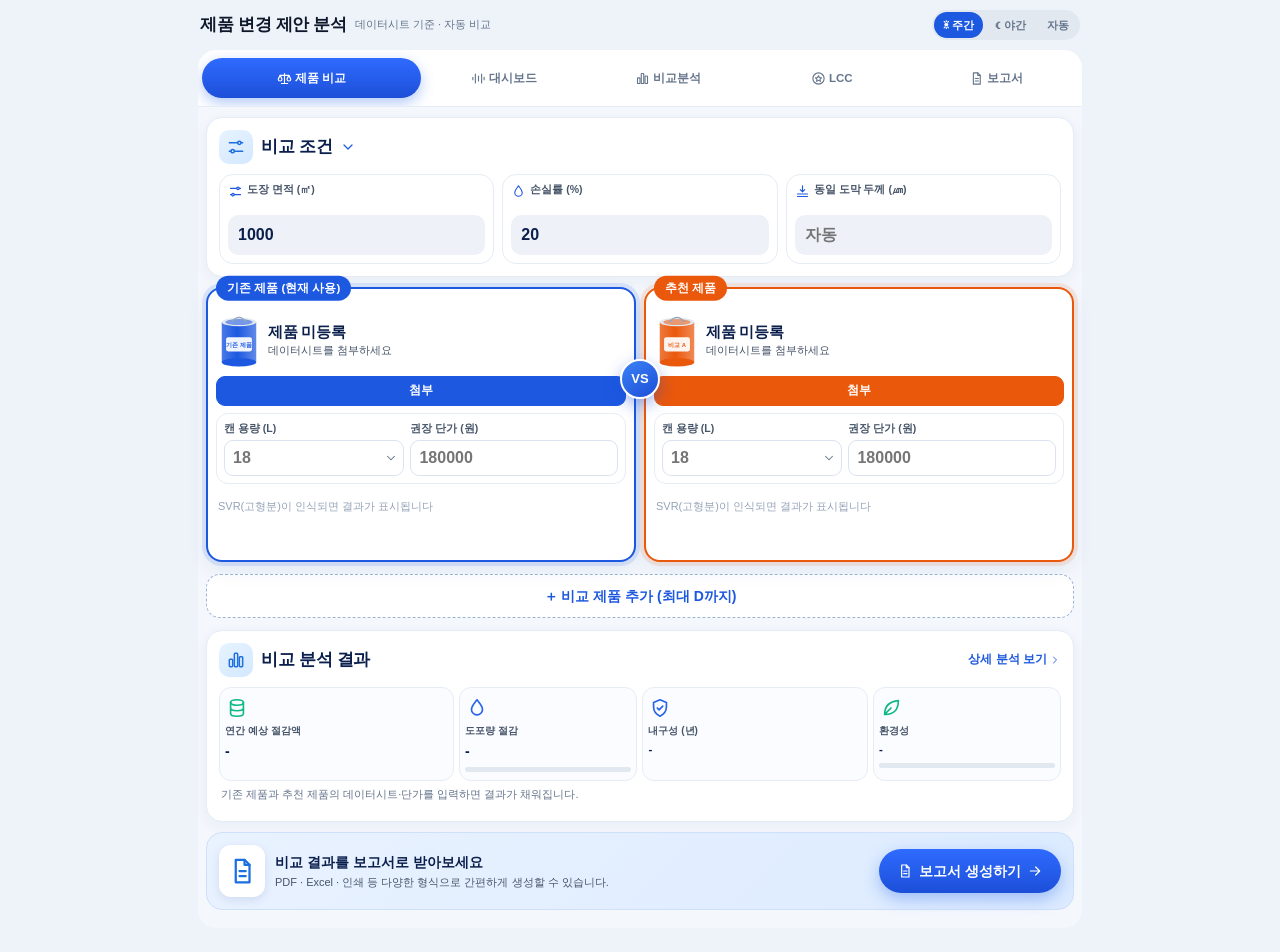
==== compare.html @ d3d2587e "Add files via upload" ====
<!DOCTYPE html>
<html lang="ko">
<head>
<meta charset="utf-8">
<meta name="viewport" content="width=device-width, initial-scale=1, viewport-fit=cover">
<title>제품 비교</title>
<link rel="stylesheet" href="cmp.css">
</head>
<body>
<div id="root"></div>
<script src="theme.js"></script>
<script src="cmp.js"></script>
</body>
</html>
---- cmp.css ----
*{box-sizing:border-box;-webkit-tap-highlight-color:transparent}
html,body{margin:0;background:#f1f5f9;color:#0f172a;font-family:-apple-system,BlinkMacSystemFont,'SF Pro Text','Apple SD Gothic Neo','Noto Sans KR','Malgun Gothic',sans-serif;font-size:14px;line-height:1.45}
button,input,select,textarea{font:inherit;color:inherit}
.x-app{max-width:900px;margin:0 auto;padding-bottom:24px}
.x-top{padding:12px 12px 8px;display:flex;align-items:baseline;gap:8px}
.x-top b{font-size:17px;font-weight:900;letter-spacing:-.3px}.x-top small{color:#64748b;font-size:11px}
.x-tabs{position:sticky;top:0;z-index:20;display:grid;grid-template-columns:repeat(5,1fr);gap:3px;padding:6px 6px;background:rgba(241,245,249,.95);backdrop-filter:blur(8px);border-bottom:1px solid #e2e8f0}
.x-tabs button{height:38px;border:0;border-radius:10px;background:transparent;font-weight:800;font-size:12.5px;padding:0 2px;color:#64748b}
.x-tabs button.on{background:linear-gradient(180deg,#1c58e0,#0b3fc0);color:#fff;box-shadow:0 3px 10px rgba(28,88,224,.3)}
.x-body{padding:10px 8px}
.x-card{background:#fff;border:1px solid #e2e8f0;border-radius:14px;padding:12px;margin-bottom:10px}
.x-h{font-weight:900;font-size:13px;margin-bottom:8px}
.x-h2{font-weight:900;font-size:15px;margin:16px 2px 8px;display:flex;align-items:baseline;gap:8px}.x-h2 small{font-weight:600;font-size:11px;color:#64748b}
.x-f{display:block;min-width:0}.x-f>span{display:flex;align-items:center;gap:4px;font-size:11px;font-weight:700;color:#64748b;margin-bottom:3px}
.x-f input,.x-f textarea,.x-f select,#dq{width:100%;border:1px solid #cbd5e1;border-radius:9px;padding:8px 10px;background:#fff;font-size:16px;outline:none}
.x-f input:focus,.x-f textarea:focus,#dq:focus{border-color:#1c58e0;box-shadow:0 0 0 3px rgba(28,88,224,.15)}
.x-f textarea{resize:vertical;font-size:14px}
.x-g2{display:grid;grid-template-columns:1fr 1fr;gap:8px}.x-g3{display:grid;grid-template-columns:repeat(3,1fr);gap:8px}.x-g2 .full{grid-column:1/-1}
.x-row{display:grid;grid-template-columns:1fr 1fr;gap:8px;margin-top:8px;align-items:end}
.x-slot{background:#fff;border:2px solid #e2e8f0;border-left:6px solid var(--c);border-radius:14px;padding:10px;margin-bottom:8px}
.x-slot.ours{border-color:var(--c);box-shadow:0 4px 14px rgba(15,23,42,.08)}
.x-sh{display:flex;justify-content:space-between;gap:8px;align-items:center}
.x-st{min-width:0;display:flex;flex-direction:column}.x-st b{color:var(--c);font-size:12px;font-weight:900}.x-st em{font-style:normal;font-size:10px;font-weight:800;color:#fff;background:var(--c);border-radius:99px;padding:1px 7px;align-self:flex-start;margin:2px 0}
.x-nm{font-size:13px;font-weight:700;overflow:hidden;text-overflow:ellipsis;white-space:nowrap;max-width:46vw}
.x-sb{display:flex;gap:6px;flex-shrink:0}.x-sb.end{justify-content:flex-end;margin-top:8px}
.x-bt{min-height:38px;padding:0 12px;border-radius:10px;border:1px solid #cbd5e1;background:#fff;font-weight:800;font-size:12px}
.x-bt.p{background:#1c58e0;border-color:#1c58e0;color:#fff}.x-bt:active{transform:scale(.96)}
.x-file{display:flex;align-items:center;gap:8px;margin-top:8px;padding:6px;background:#f8fafc;border-radius:9px;font-size:11px;color:#475569}.x-file img{width:34px;height:34px;object-fit:cover;border-radius:6px}.x-file span{overflow:hidden;text-overflow:ellipsis;white-space:nowrap}
.x-stat{margin-top:8px;font-size:12px;color:#334155}
.x-sf{display:flex;justify-content:space-between;align-items:center;margin-top:8px;font-size:12px}
.x-rad{display:flex;align-items:center;gap:6px;font-weight:700}.x-rad input{width:18px;height:18px}
.x-lk{border:0;background:none;color:#1c58e0;font-weight:800;font-size:12px;padding:6px 0}
.x-det{margin-top:8px;padding-top:8px;border-top:1px dashed #cbd5e1}
.x-tag{font-size:9px;font-weight:800;background:#fef3c7;color:#b45309;border-radius:4px;padding:0 4px}
.x-add{width:100%;min-height:46px;border:2px dashed #94a3b8;border-radius:12px;background:transparent;font-weight:800;color:#64748b;margin-top:2px}
.x-note{font-size:11px;color:#64748b;margin:6px 2px}.x-na{color:#94a3b8;font-size:11px}.x-warn{font-size:11px;color:#b45309;margin:6px 2px}
.x-guide{background:#eff6ff;border:2px dashed #93c5fd;border-radius:16px;padding:22px 16px;text-align:center}.x-gi{width:46px;height:46px;border-radius:50%;background:#1c58e0;color:#fff;margin:0 auto 10px;display:flex;align-items:center;justify-content:center;font-size:22px}
.x-guide ol{text-align:left;display:inline-block;margin:10px 0;padding-left:20px;font-size:12px;color:#475569}.x-guide small{display:block;color:#94a3b8;font-size:11px}
.x-ov{background:#fff;border:1px solid #e2e8f0;border-radius:14px;padding:12px 14px;margin-bottom:8px}
.x-role{font-size:11px;font-weight:900}.x-ov h2{margin:2px 0 8px;font-size:18px;letter-spacing:-.3px}
.x-ov dl{margin:0;display:grid;grid-template-columns:44px 1fr;gap:5px 10px;font-size:12px}.x-ov dt{font-weight:800;color:#64748b}.x-ov dd{margin:0}
.x-tw{overflow-x:auto;border:1px solid #e2e8f0;border-radius:12px;background:#fff}
.x-tbl{border-collapse:collapse;width:100%;font-size:12px}
.x-tbl th{padding:8px;text-align:left;background:#f8fafc;font-weight:900;vertical-align:bottom;min-width:104px}.x-tbl th small{display:block;color:#475569;font-weight:600;font-size:10px;word-break:keep-all}
.x-tbl td{padding:7px 8px;border-top:1px solid #eef2f7;vertical-align:top}
.x-lb{background:#f8fafc;font-weight:800;color:#475569;min-width:112px;font-size:11px}
.x-best{background:#ecfdf5;color:#047857;font-weight:900}.x-up{color:#047857}.x-dn{color:#dc2626}
.x-txt td{font-size:11px}
.x-chip{display:inline-block;background:#f1f5f9;border-radius:99px;padding:2px 8px;margin:1px 3px 1px 0;font-size:10px;font-weight:700}.x-chip.on{background:#dcfce7;color:#166534}
.x-chart{background:#fff;border:1px solid #e2e8f0;border-radius:12px;padding:8px;margin:8px 0}.x-svg{width:100%;height:auto;display:block}
.x-grid3{display:grid;grid-template-columns:repeat(auto-fit,minmax(220px,1fr));gap:8px}
.x-grid2{display:grid;grid-template-columns:repeat(auto-fit,minmax(280px,1fr));gap:8px}
.x-verdict{background:linear-gradient(135deg,#1c58e0,#0f2a6b);color:#fff;border-radius:14px;padding:14px;margin-bottom:10px}.x-verdict.bad{background:linear-gradient(135deg,#b45309,#78350f)}
.x-verdict ul{margin:8px 0 0;padding-left:18px;font-size:12px}
.x-ul,.x-ol{margin:4px 0;padding-left:20px;font-size:12px}.x-ul li,.x-ol li{margin:3px 0}
.x-be td{font-size:12px}
.x-seg{display:grid;grid-template-columns:1fr 1fr;gap:4px;margin-bottom:8px;background:#e2e8f0;border-radius:11px;padding:3px}.x-seg button{border:0;height:36px;border-radius:9px;background:transparent;font-weight:800;color:#64748b}.x-seg button.on{background:#fff;color:#0f172a;box-shadow:0 1px 4px rgba(0,0,0,.12)}
.x-acts{display:grid;grid-template-columns:repeat(3,1fr);gap:6px;margin-bottom:10px}.x-acts .x-bt{min-height:44px}
.x-busy{position:fixed;left:50%;transform:translateX(-50%);bottom:18px;background:#1c58e0;color:#fff;padding:9px 16px;border-radius:99px;font-size:12px;font-weight:800;display:none;z-index:50}.x-busy.on{display:block}
.x-toast{position:fixed;left:50%;transform:translateX(-50%);bottom:18px;max-width:92%;background:#0f172a;color:#fff;padding:9px 16px;border-radius:99px;font-size:12px;opacity:0;pointer-events:none;transition:opacity .2s;z-index:60;text-align:center}.x-toast.on{opacity:1}
.x-modal{position:fixed;inset:0;background:rgba(15,23,42,.5);z-index:80;display:flex;align-items:flex-end;justify-content:center}.x-mb{background:#fff;width:100%;max-width:640px;border-radius:18px 18px 0 0;padding:14px;max-height:80vh;display:flex;flex-direction:column;gap:8px}
.x-dl{overflow:auto;display:flex;flex-direction:column;gap:6px}.x-dl button{text-align:left;border:1px solid #e2e8f0;background:#fff;border-radius:10px;padding:8px 10px}.x-dl small{display:block;color:#64748b}
/* ---- A4 보고서 ---- */
#pgw{overflow:hidden;width:100%}
.x-pgs{width:210mm;transform-origin:0 0}
.x-pg{width:210mm;min-height:297mm;background:#fff;padding:13mm 13mm 16mm;margin:0 0 10px;box-shadow:0 2px 12px rgba(15,23,42,.18);position:relative;font-size:16.5px;color:#0f172a}
.x-ph{display:flex;justify-content:space-between;font-size:13.5px;color:#64748b;border-bottom:1px solid #cbd5e1;padding-bottom:4px;margin-bottom:8px}
.x-pg h1{margin:0 0 8px;font-size:25px;padding:6px 10px;border-left:6px solid #1c58e0;background:#eff6ff;letter-spacing:-.3px}
.x-pf{position:absolute;left:13mm;right:13mm;bottom:7mm;display:flex;justify-content:space-between;font-size:13.5px;color:#94a3b8;border-top:1px solid #e2e8f0;padding-top:3px}
.x-pg .x-h2{font-size:18px;margin:10px 0 5px}.x-pg .x-tbl{font-size:14.25px}.x-pg .x-tbl th{min-width:0;padding:5px 6px}.x-pg .x-tbl td{padding:4px 6px}.x-pg .x-lb{min-width:0;font-size:13.5px}
.x-pg .x-ov{padding:8px 10px}.x-pg .x-ov h2{font-size:21px}.x-pg .x-ov dl{font-size:15px;grid-template-columns:62px 1fr}.x-pg .x-role{font-size:16px}
.x-pg .x-grid2{grid-template-columns:1fr 1fr}.x-pg .x-grid3{grid-template-columns:1fr 1fr}.x-pg .x-chart{padding:4px;margin:4px 0}
.x-pg .x-verdict{padding:9px 12px}.x-pg .x-verdict ul{font-size:15.75px}
.x-pg .x-note{font-size:13.5px}.x-pg .x-ul,.x-pg .x-ol{font-size:15.75px}.x-pg .x-tbl th small{font-size:13px}.x-pg .x-chip{font-size:14px}.x-pg .x-txt td{font-size:14px}.x-pg .x-be td{font-size:15px}.x-pg .x-na,.x-pg .x-warn{font-size:14px}
.x-pg .x-tw{overflow:visible;border-radius:6px}
@page{size:A4;margin:0}
@media print{
 html,body{background:#fff!important}
 *{-webkit-print-color-adjust:exact;print-color-adjust:exact}
 body.pr .x-top,body.pr .x-tabs,body.pr .x-busy,body.pr .x-toast,body.pr .x-body>:not(#repWrap){display:none!important}
 body.pr .x-body{padding:0!important}body.pr .x-app{max-width:none;padding:0}
 body.pr #pgw{height:auto!important;overflow:visible!important}
 body.pr .x-pgs{transform:none!important;width:210mm!important}
 body.pr .x-pg{box-shadow:none!important;margin:0!important;page-break-after:always;break-after:page}
 body.pr .x-tbl tr,body.pr .x-chart,body.pr .x-ov{page-break-inside:avoid;break-inside:avoid}
}

/* ---- v498 화면 모드 선택 · 대시보드 ---- */
.x-th{margin-left:auto;display:inline-flex;gap:3px;background:#e2e8f0;border-radius:99px;padding:2px;align-self:center}
.x-th button{border:0;background:transparent;border-radius:99px;height:26px;padding:0 9px;font-size:11px;font-weight:800;color:#64748b}
.x-th button.on{background:#1c58e0;color:#fff}
.d-top{font-size:11px;font-weight:800;letter-spacing:.12em;color:#1c58e0;margin:2px 4px 8px}.d-top i{display:inline-block;width:8px;height:8px;border-radius:50%;background:#1c58e0;margin-right:7px}.d-top small{display:block;font-size:19px;letter-spacing:-.3px;color:#0f172a;margin-top:2px}
.d-tabs{display:grid;grid-template-columns:repeat(4,1fr);gap:4px;padding:4px;background:#e2e8f0;border-radius:14px;margin-bottom:10px}
.d-tabs button{border:0;border-radius:11px;height:36px;background:transparent;font-weight:800;font-size:12.5px;color:#64748b;transition:.25s}
.d-tabs button.on{background:#1c58e0;color:#fff;box-shadow:0 3px 10px rgba(28,88,224,.35)}
.d-demo{background:#fef3c7;border:1px solid #fcd34d;color:#78350f;border-radius:10px;padding:7px 10px;font-size:12px;margin-bottom:8px}.d-demo button{border:0;background:none;color:#1c58e0;font-weight:800;text-decoration:underline}
.d-sp{display:flex;justify-content:space-between;align-items:baseline;gap:8px}
.d-row{border:1px solid #e2e8f0;background:#f8fafc;border-radius:14px;padding:11px 12px;margin-bottom:8px}.d-row.p{border-color:#fdba74;background:#fff7ed}.d-row hr{border:0;border-top:1px solid #e2e8f0;margin:8px 0 4px}
.d-row .g,.g{color:#059669}.d-tx{margin:0;color:#334155;line-height:1.6}
.d-kp{display:grid;grid-template-columns:repeat(3,1fr);gap:8px}.d-kp div{background:#f1f5f9;border-radius:12px;padding:10px 6px;text-align:center}.d-kp small{display:block;color:#64748b;font-size:11px}.d-kp b{display:block;font-size:20px;margin-top:3px;color:#059669}.d-kp div:nth-child(2) b{color:#ea580c}
.d-svg{width:100%;height:auto;display:block}.d-svg text{fill:#64748b;font-size:10px}
.d-leg{display:flex;flex-wrap:wrap;gap:6px 12px;justify-content:center;font-size:12px;color:#64748b}.d-leg i{display:inline-block;width:9px;height:9px;border-radius:50%;margin-right:5px}
.d-tbl td.d-best{color:#059669;font-weight:900;background:#ecfdf5}
.d-bars{display:flex;align-items:flex-end;justify-content:space-around;height:190px;border-bottom:1px solid #94a3b8;padding-top:20px}.d-bars div{width:24%;height:0;border-radius:10px 10px 0 0;position:relative;transition:height 1.2s cubic-bezier(.2,.8,.2,1)}.d-bars span{position:absolute;top:-19px;left:50%;transform:translateX(-50%);font-size:11px;white-space:nowrap;color:#0f172a}
.d-lb{display:flex;justify-content:space-around;font-size:11px;color:#64748b;text-align:center;margin-top:6px}.d-lb span{width:30%}
.d-sl{display:block;margin:12px 0 4px}.d-sl>span{display:flex;justify-content:space-between;color:#64748b;margin-bottom:6px}.d-sl b{font-size:16px}
.d-sl input{width:100%;height:8px;border-radius:6px;appearance:none;-webkit-appearance:none;background:#cbd5e1;outline:0;padding:0;border:0}.d-sl input::-webkit-slider-thumb{-webkit-appearance:none;width:30px;height:24px;border-radius:12px;background:#fff;border:1px solid #cbd5e1;box-shadow:0 2px 6px rgba(15,23,42,.3)}
.d-two{display:grid;grid-template-columns:1fr 1fr;gap:8px}.d-two .d-row{margin:0}.d-big{font-size:17px;font-weight:900;margin-top:2px}
.d-sv{display:flex;justify-content:space-between;align-items:center;gap:8px;margin-top:10px;border:1px solid #6ee7b7;background:#ecfdf5;border-radius:14px;padding:12px}.d-sv big{font-size:21px;font-weight:900;color:#059669}.d-sv small{color:#64748b}
@media print{.x-th,.d-top,.d-tabs{display:none!important}}
/* ---- v498 보고서: 제품 소개 카드 · 쪽 자동 채움 ---- */
.x-ovh{display:flex;justify-content:space-between;align-items:flex-start;gap:8px}.x-co{font-size:11px;font-weight:800;color:#475569;background:#f1f5f9;border-radius:99px;padding:2px 9px;white-space:nowrap}
.x-kcs{display:flex;flex-wrap:wrap;gap:5px;margin:2px 0 9px}.x-kc{background:#f1f5f9;border-radius:9px;padding:4px 9px;line-height:1.25}.x-kc small{display:block;font-size:10px;color:#64748b;font-weight:700}.x-kc b{font-size:12.5px}
.x-ovc{margin-top:8px;display:flex;flex-wrap:wrap;gap:4px;align-items:center;font-size:12px}.x-ovc>b{color:#64748b;margin-right:4px}
.x-ov dl{grid-template-columns:44px 1fr}
.x-pg{display:flex;flex-direction:column}
.x-pg .x-pb{flex:1;min-height:0;position:relative}
.x-pg .x-pbi{transform-origin:0 0;display:flex;flex-direction:column;justify-content:space-between}
.x-pg .x-sc{flex:none;margin:0 0 3mm}
.x-pg .x-kc small{font-size:12.5px}.x-pg .x-kc b{font-size:15.5px}.x-pg .x-co{font-size:13.5px}.x-pg .x-ovc{font-size:14.5px}

/* ---- v499 보고서 개편: 6쪽 + 부록 · 핵심 숫자 · 시험 규격 비교 · 점수 근거 · 조건 한계 ---- */
.x-pg.x-fx{height:296.5mm;min-height:0;overflow:hidden}
.x-grid2>div,.x-grid3>div{min-width:0}
.r-concl{background:linear-gradient(135deg,#1c58e0,#0f2a6b);color:#fff;border-radius:12px;padding:12px 16px}.r-concl.bad{background:linear-gradient(135deg,#b45309,#78350f)}
.r-concl small{display:block;font-size:13px;opacity:.8;font-weight:700}.r-concl b{display:block;font-size:22px;letter-spacing:-.3px;line-height:1.35}
.r-kpis{display:grid;grid-template-columns:repeat(3,1fr);gap:8px}
.r-kpi{background:#ecfdf5;border:1px solid #6ee7b7;border-radius:12px;padding:10px 8px;text-align:center}.r-kpi.bad{background:#fff7ed;border-color:#fdba74}
.r-kpi small{display:block;font-size:14px;color:#475569;font-weight:800}.r-kpi b{display:block;font-size:26px;color:#047857;margin:2px 0;letter-spacing:-.5px}.r-kpi.bad b{color:#c2410c}.r-kpi span{font-size:13px;color:#64748b}
.r-line{margin:2px 0;font-size:15.5px;line-height:1.55;background:#f8fafc;border-left:4px solid #1c58e0;padding:6px 10px;border-radius:0 8px 8px 0}
.r-box{border:1px solid #cbd5e1;background:#f8fafc;border-radius:10px;padding:8px 12px}.r-box>b{font-size:16px}.r-box ul{margin:4px 0 0;padding-left:18px;font-size:14.5px}.r-box li{margin:2px 0}
.x-grp td{background:#e2e8f0;font-weight:900;color:#334155}
.x-ng{display:block;font-size:11px;font-weight:800;color:#b45309;background:#fef3c7;border-radius:6px;padding:0 5px;margin-top:2px;width:max-content}
.r-std{display:block;font-size:11px;color:#64748b;font-weight:600}.r-std.na{color:#94a3b8}
.r-sub{font-weight:900;margin:6px 0 2px}.r-man{color:#dc2626;font-weight:700}
.x-pg .x-ng{font-size:12.5px}.x-pg .r-std{font-size:12.5px}.x-pg .r-basis,.x-pg .r-src{font-size:13px}.x-pg .r-basis td,.x-pg .r-src td{padding:3px 5px}.x-pg .x-grp td{font-size:13.5px}.x-pg .r-sub{font-size:15.5px}
.r-src th:nth-child(1){width:24%}.r-src th:nth-child(2){width:38%}.r-src th:nth-child(3){width:38%}

/* ---- v500 제품 비교 화면: 시안 디자인 · 주간/야간 버튼 한 줄 ---- */
html,body{font-family:"Pretendard","Noto Sans KR",-apple-system,BlinkMacSystemFont,'SF Pro Text','Apple SD Gothic Neo','Malgun Gothic',sans-serif;background:#eef3fa}
.x-top{align-items:center;flex-wrap:nowrap;gap:8px;padding:10px 10px 6px;min-width:0}
.x-top b{white-space:nowrap;flex:none}
.x-top small{white-space:nowrap;overflow:hidden;text-overflow:ellipsis;min-width:0;flex:0 1 auto}
.x-th{flex:none;margin-left:auto;white-space:nowrap;flex-wrap:nowrap}
.x-th button{flex:none;white-space:nowrap;word-break:keep-all;line-height:1}
@media (max-width:460px){.x-top small{display:none}}
.x-tabs{display:flex;gap:2px;margin:4px 8px 0;padding:8px 6px;background:#fff;border:0;border-bottom:1px solid #e6ecf5;border-radius:18px 18px 0 0;backdrop-filter:none;overflow-x:auto;scrollbar-width:none}
.x-tabs::-webkit-scrollbar{display:none}
.x-tabs button{flex:1 1 0;min-width:0;height:40px;display:flex;align-items:center;justify-content:center;gap:4px;white-space:nowrap;border-radius:99px;font-size:12px;font-weight:700;color:#64748b;padding:0 6px}
.x-tabs button svg{flex:none;width:16px;height:16px}
.x-tabs button.on{flex:1.5 1 0;background:linear-gradient(180deg,#2f6bff,#1c4fd8);color:#fff;box-shadow:0 5px 14px rgba(37,99,235,.35)}
.x-body{padding:10px 8px 18px;background:#fff;margin:0 8px;border-radius:0 0 18px 18px}
.x-body:has(.p-pair){background:#f4f7fc}
/* 비교 조건 */
.p-cond,.p-an{background:#fff;border:1px solid #e6ecf5;border-radius:16px;padding:12px;margin-bottom:10px;box-shadow:0 4px 14px rgba(30,64,140,.06)}
.p-t{display:flex;align-items:center;gap:8px;width:100%;border:0;background:none;padding:0;text-align:left;margin-bottom:10px;color:#0b1f4d}
.p-t b{font-size:17px;font-weight:800;letter-spacing:-.3px}
.p-ic{width:34px;height:34px;border-radius:10px;background:linear-gradient(145deg,#e7f3ff,#d3e8ff);color:#1c6fe0;display:inline-flex;align-items:center;justify-content:center;flex:none;font-style:normal}
.p-chv{display:inline-flex;color:#1c58e0;transition:transform .2s}.p-chv.on{transform:rotate(90deg)}
.p-cg{display:grid;grid-template-columns:repeat(3,minmax(0,1fr));gap:8px}
.p-cf{display:block;min-width:0;border:1px solid #e6ecf5;border-radius:14px;padding:8px;background:#fff}
.p-cf>span{display:flex;align-items:center;gap:4px;font-size:11px;font-weight:600;color:#475569;margin-bottom:6px;white-space:nowrap}
.p-cf>span svg{flex:none;width:15px;height:15px;color:#1c58e0}
.p-cf input{width:100%;height:40px;border:0;border-radius:10px;background:#eef2f8;padding:0 10px;font-size:16px;font-weight:600;color:#0b1f4d;outline:none;min-width:0}
.p-cf input:focus{box-shadow:0 0 0 2px rgba(37,99,235,.35)}
/* 제품 카드 */
.p-pair{position:relative;display:grid;grid-template-columns:minmax(0,1fr) minmax(0,1fr);gap:8px;margin-bottom:12px;align-items:stretch}
.p-vs{position:absolute;left:50%;top:92px;transform:translate(-50%,-50%);z-index:3;width:40px;height:40px;border-radius:50%;background:linear-gradient(145deg,#3b82f6,#1d4ed8);color:#fff;font-weight:900;font-size:13px;display:flex;align-items:center;justify-content:center;box-shadow:0 6px 16px rgba(29,78,216,.4);border:2px solid #fff}
.p-card{container-type:inline-size;position:relative;background:#fff;border:2px solid var(--c);border-radius:16px;padding:20px 8px 8px;display:flex;flex-direction:column;gap:7px;min-width:0;box-shadow:0 0 0 4px color-mix(in srgb,var(--c) 12%,transparent),0 8px 20px rgba(30,64,140,.08)}
.p-card.sub{border-width:1px;box-shadow:0 4px 12px rgba(30,64,140,.06)}
.p-bd{position:absolute;left:8px;top:-1px;transform:translateY(-50%);background:var(--c);color:#fff;font-size:11.5px;font-weight:800;border-radius:99px;padding:4px 11px;white-space:nowrap;max-width:calc(100% - 16px);overflow:hidden;text-overflow:ellipsis}
.p-id{display:flex;gap:6px;align-items:center;min-width:0;padding-top:2px}
.p-can{flex:none;width:46px;height:58px}
.p-nm{min-width:0;display:flex;flex-direction:column;gap:2px;flex:1}
.p-nm b{font-size:15px;font-weight:800;line-height:1.2;color:#0b1f4d;letter-spacing:-.3px;overflow:hidden;display:-webkit-box;-webkit-line-clamp:2;-webkit-box-orient:vertical;word-break:break-all}
.p-sub{font-size:11px;color:#475569;line-height:1.3;overflow:hidden;white-space:nowrap;text-overflow:ellipsis}
.p-chips{display:flex;flex-wrap:wrap;gap:3px}
.p-chips i{font-style:normal;font-size:9.5px;font-weight:700;border-radius:6px;padding:2px 5px;color:var(--c);background:color-mix(in srgb,var(--c) 12%,#fff);white-space:nowrap}
.p-act{display:flex;gap:5px}
.p-sm{flex:1;min-height:30px;border:1px solid #d6dfee;background:#fff;border-radius:9px;font-size:12px;font-weight:700;color:#334155;padding:0 6px;white-space:nowrap}
.p-sm.on{background:var(--c);border-color:var(--c);color:#fff}.p-sm:active{transform:scale(.96)}
.p-file{display:flex;align-items:center;gap:5px;font-size:10.5px;color:#64748b;min-width:0}.p-file img{width:22px;height:22px;object-fit:cover;border-radius:5px}.p-file em{font-style:normal;overflow:hidden;text-overflow:ellipsis;white-space:nowrap}
.p-in2{display:grid;grid-template-columns:minmax(0,1fr) minmax(0,1.15fr);gap:6px;border:1px solid #e6ecf5;border-radius:12px;padding:7px}
.p-fl{display:block;min-width:0}.p-fl>span{display:block;font-size:10.5px;font-weight:600;color:#475569;margin-bottom:4px;white-space:nowrap}
.p-sel{position:relative}
.p-sel input{width:100%;height:36px;border:1px solid #dbe3f0;border-radius:9px;background:#fff;padding:0 8px;font-size:16px;font-weight:600;color:#0b1f4d;outline:none;min-width:0}
.p-sel input:focus{border-color:var(--c);box-shadow:0 0 0 2px color-mix(in srgb,var(--c) 25%,transparent)}
.p-sel input::-webkit-calendar-picker-indicator{display:none!important;opacity:0}
.p-sel svg{position:absolute;right:6px;top:50%;transform:translateY(-50%);color:#64748b;pointer-events:none}
.p-sel:has(input[data-f=pack]) input{padding-right:22px}
.p-tiles{display:grid;grid-template-columns:minmax(0,1fr) minmax(0,1fr);gap:6px}
.p-tl{background:color-mix(in srgb,var(--c) 7%,#fff);border-radius:11px;padding:7px 6px;min-width:0;display:flex;flex-direction:column;gap:1px}
.p-card.ours .p-tl{background:#fff3e7}
.p-tt{display:flex;align-items:center;gap:2px;font-size:10px;font-weight:600;color:#475569;white-space:nowrap}.p-tt svg{flex:none;color:var(--c)}
.p-tl b{font-size:15px;font-weight:800;color:var(--c);letter-spacing:-.4px;white-space:nowrap}.p-tl b small{font-size:10px;font-weight:700;margin-left:1px;color:#334155}
.p-card.base .p-tl b{color:#0b1f4d}
.p-tl em{font-style:normal;font-size:11px;font-weight:800;white-space:nowrap}
.g{color:#059669}.r{color:#dc2626}
.p-na{grid-column:1/-1;font-size:11px;color:#94a3b8;padding:8px 2px}
@container (max-width:190px){.p-tt svg{display:none}.p-tl b{font-size:14px}}
.p-ft{display:flex;justify-content:space-between;align-items:center;gap:4px;min-height:22px}
.p-lk{border:0;background:none;color:#1c58e0;font-weight:800;font-size:11.5px;padding:2px 0;white-space:nowrap}
.p-oh{font-weight:800;font-size:14px;margin:14px 2px 8px;color:#0b1f4d}.p-oh small{display:block;font-weight:500;font-size:11px;color:#64748b;margin-top:2px}
.p-oth{display:grid;grid-template-columns:minmax(0,1fr) minmax(0,1fr);gap:14px 8px;margin-bottom:12px}
.p-det{background:#fff;border:1px solid #e6ecf5;border-radius:16px;padding:12px;margin:0 0 12px;box-shadow:0 4px 14px rgba(30,64,140,.06)}
.p-dh{display:flex;justify-content:space-between;gap:8px;align-items:baseline;margin-bottom:6px;flex-wrap:wrap}.p-dh b{font-size:15px;font-weight:800}.p-dh span{font-size:12px;font-weight:800}
.p-add{width:100%;min-height:44px;border:1.5px dashed #9db4d8;border-radius:14px;background:#fff;font-weight:800;color:#1c58e0;margin:0 0 12px}
/* 비교 분석 결과 */
.p-an .p-t{margin-bottom:10px;cursor:default}
.p-more{margin-left:auto;display:inline-flex;align-items:center;gap:2px;border:0;background:none;color:#1c58e0;font-weight:700;font-size:12px;white-space:nowrap;padding:4px 0}
.p-tg{display:grid;grid-template-columns:1.45fr .9fr 1.15fr .95fr;gap:6px}
.p-at{border:1px solid #e6ecf5;border-radius:12px;padding:8px 6px;min-width:0;background:#fbfcff;display:flex;flex-direction:column;gap:2px}
.p-at>i{width:24px;height:24px;display:flex;align-items:center;justify-content:center;font-style:normal;margin-bottom:2px}
.p-at>i svg{width:22px;height:22px}.p-at>i.gn{color:#10b981}.p-at>i.bl{color:#2563eb}
.p-at>span{font-size:10.5px;font-weight:600;color:#475569;white-space:nowrap;overflow:hidden;text-overflow:ellipsis}
.p-at>b{font-size:14px;font-weight:800;color:#0b1f4d;letter-spacing:-.4px;white-space:nowrap}.p-at>b small{font-size:11px;margin-left:1px}.p-at>b.r{color:#dc2626}
.p-at>b.p-sm2{font-size:12px}
.p-at>em{font-style:normal;font-size:11px;font-weight:800;white-space:nowrap}
.p-bar{height:5px;border-radius:99px;background:#e2e8f0;margin-top:4px;overflow:hidden}.p-bar i{display:block;height:100%;background:linear-gradient(90deg,#10b981,#059669);border-radius:99px}
/* 보고서 안내 */
.p-cta{display:flex;align-items:center;gap:10px;border-radius:16px;padding:12px;background:linear-gradient(135deg,#e9f2ff,#dcebff);border:1px solid #cfe0fb;flex-wrap:wrap}
.p-cdoc{width:46px;height:52px;border-radius:12px;background:#fff;color:#1c6fe0;display:flex;align-items:center;justify-content:center;flex:none;box-shadow:0 3px 10px rgba(30,64,140,.12)}
.p-cta>div{flex:1 1 150px;min-width:0}.p-cta b{display:block;font-size:14px;font-weight:800;color:#0b1f4d}.p-cta small{display:block;font-size:11px;color:#475569;margin-top:2px;line-height:1.35}
.p-cb{flex:1 1 100%;display:flex;align-items:center;justify-content:center;gap:6px;height:44px;border:0;border-radius:99px;background:linear-gradient(180deg,#2f6bff,#1c4fd8);color:#fff;font-weight:800;font-size:14px;box-shadow:0 6px 16px rgba(37,99,235,.35);white-space:nowrap}
@media (min-width:560px){.p-cb{flex:none;padding:0 18px}.p-cta>div{flex:1 1 220px}}
@media print{.p-pair,.p-cond,.p-an,.p-cta{display:none!important}}
/* v500 미세 조정 */
.x-tabs{gap:0;padding:8px 4px}
.x-tabs button{font-size:11.5px;gap:3px;padding:0 3px}.x-tabs button svg{width:15px;height:15px}
.x-tabs button.on{flex:1.35 1 0}
.p-cf>span{white-space:normal;line-height:1.2;font-size:10.5px;min-height:26px;align-items:flex-start}
.p-cf>span svg{margin-top:1px}
.p-ft{flex-wrap:wrap;row-gap:2px}
.p-tg{grid-template-columns:minmax(0,1.25fr) minmax(0,.95fr) minmax(0,1.2fr) minmax(0,1fr);gap:5px}
.p-at{padding:8px 5px}.p-at>span{font-size:10px}
.p-at>b.p-sm2{font-size:11.5px;letter-spacing:-.5px}
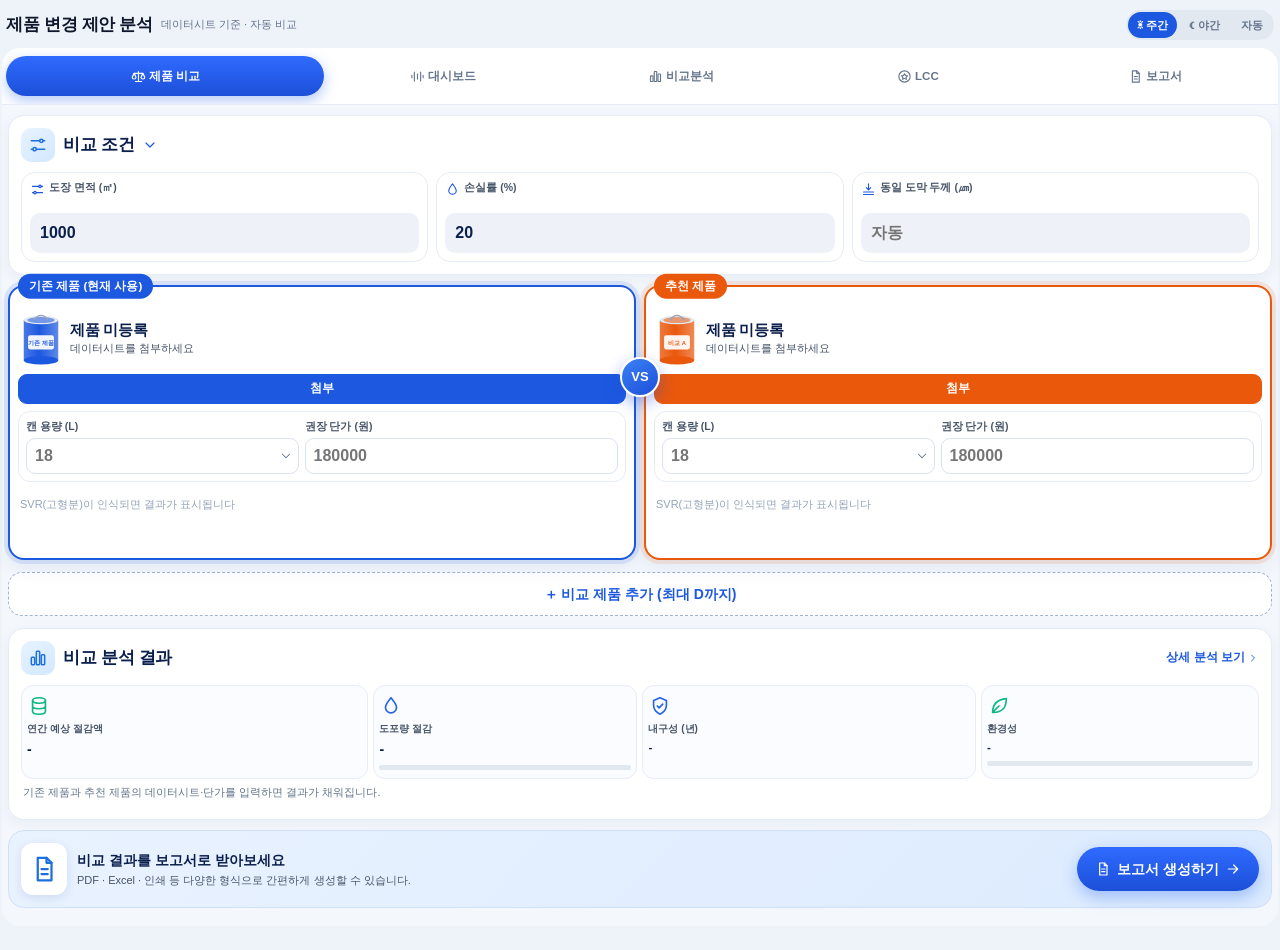
==== commit 6b54a4a8: "Add files via upload" ====
--- a/compare.html
+++ b/compare.html
@@ -5,7 +5,7 @@
 <meta name="viewport" content="width=device-width, initial-scale=1, viewport-fit=cover">
 <title>제품 비교</title>
 <link rel="stylesheet" href="cmp.css">
-</head>
+<link rel="icon" type="image/png" href="icon-192.png"><link rel="apple-touch-icon" href="icon-180.png"></head>
 <body>
 <div id="root"></div>
 <script src="theme.js"></script>
--- a/cmp.css
+++ b/cmp.css
@@ -234,3 +234,7 @@
 .p-tg{grid-template-columns:minmax(0,1.25fr) minmax(0,.95fr) minmax(0,1.2fr) minmax(0,1fr);gap:5px}
 .p-at{padding:8px 5px}.p-at>span{font-size:10px}
 .p-at>b.p-sm2{font-size:11.5px;letter-spacing:-.5px}
+
+.r-trk{margin:10px 0 14px}.r-trkadd{display:grid;grid-template-columns:2fr 1fr .8fr 1.2fr auto;gap:6px;margin-bottom:6px}.r-trkadd input,.r-trkta{width:100%;box-sizing:border-box;border:1px solid #cfdcf0;border-radius:8px;padding:8px;font:inherit;font-size:13px}.r-trkta{resize:vertical}@media(max-width:560px){.r-trkadd{grid-template-columns:1fr 1fr}.r-trkadd input:first-child{grid-column:1/3}}
+/* v511 제품 비교 화면 좌우 확장 */
+.x-app{max-width:none!important}.x-tabs{margin:2px 2px 0!important}.x-body{margin:0 2px!important;padding:10px 6px 18px!important}.x-top{padding-left:6px!important;padding-right:6px!important}
